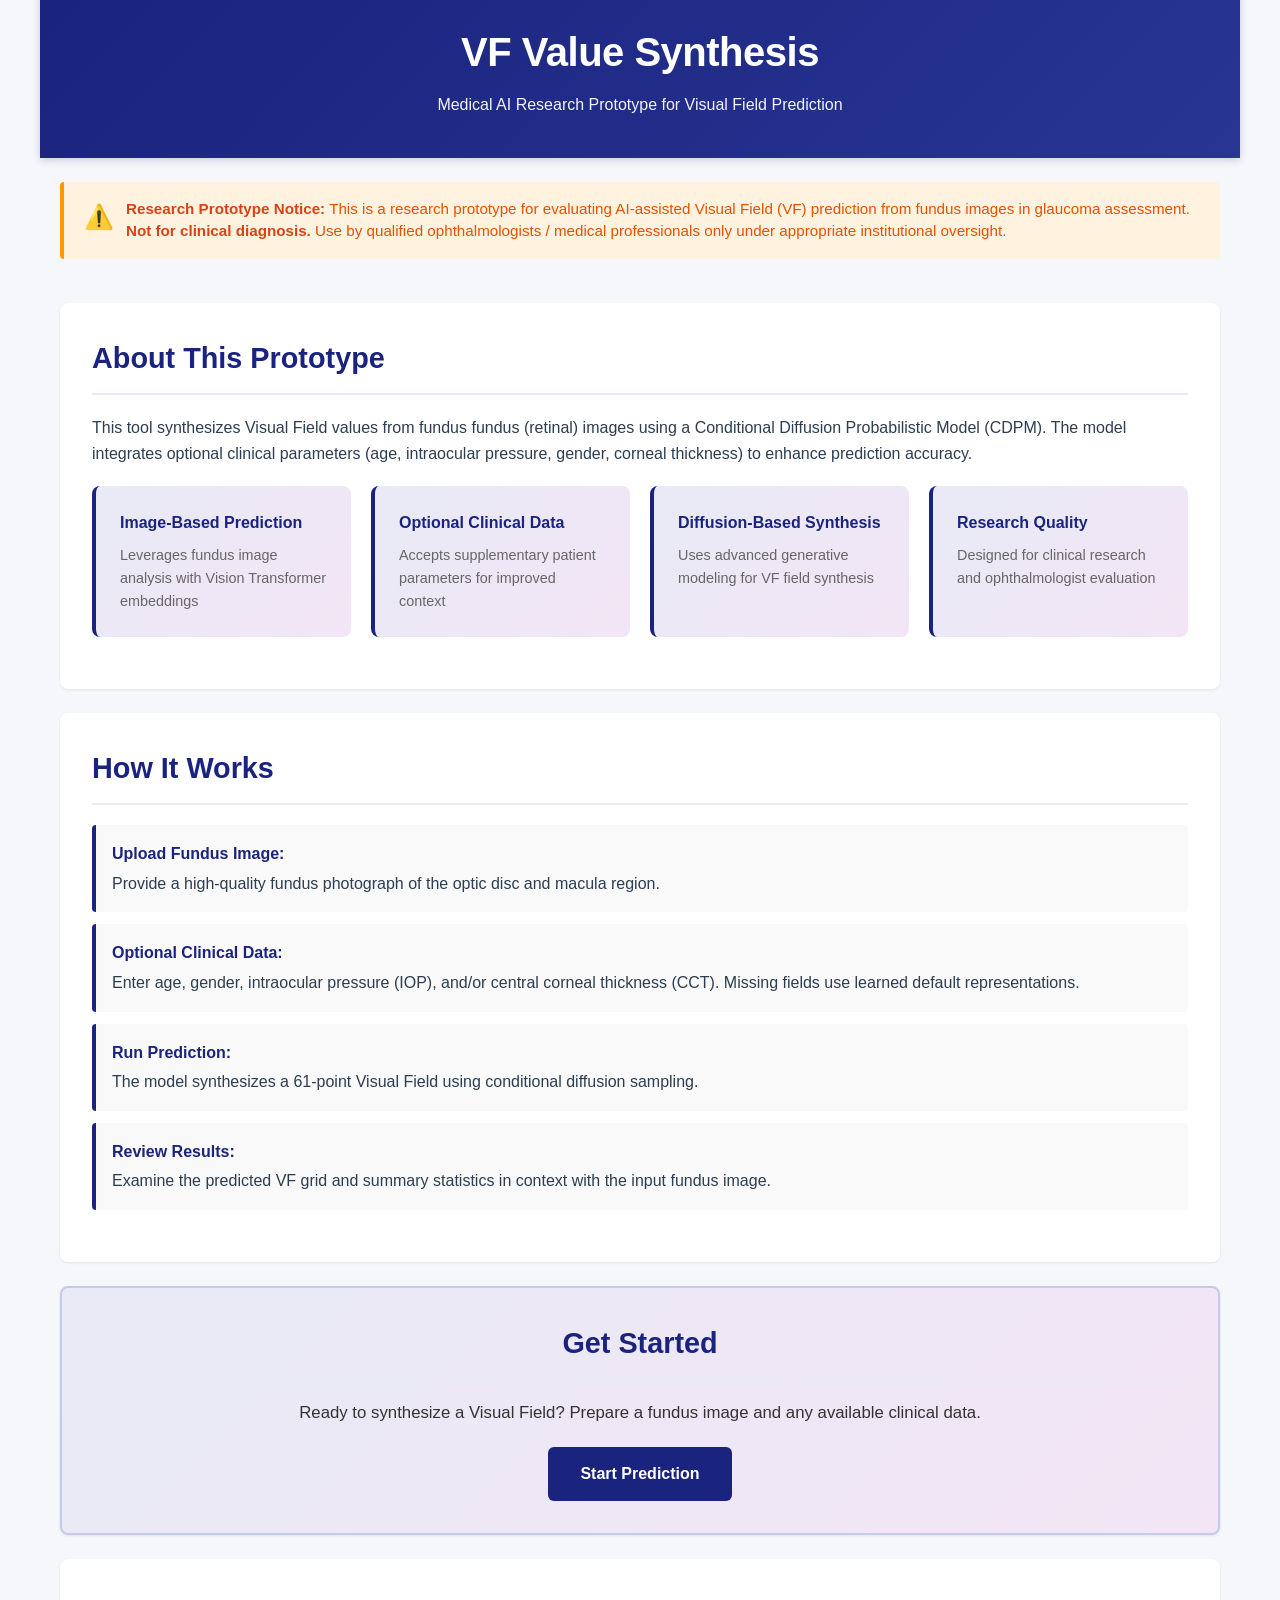
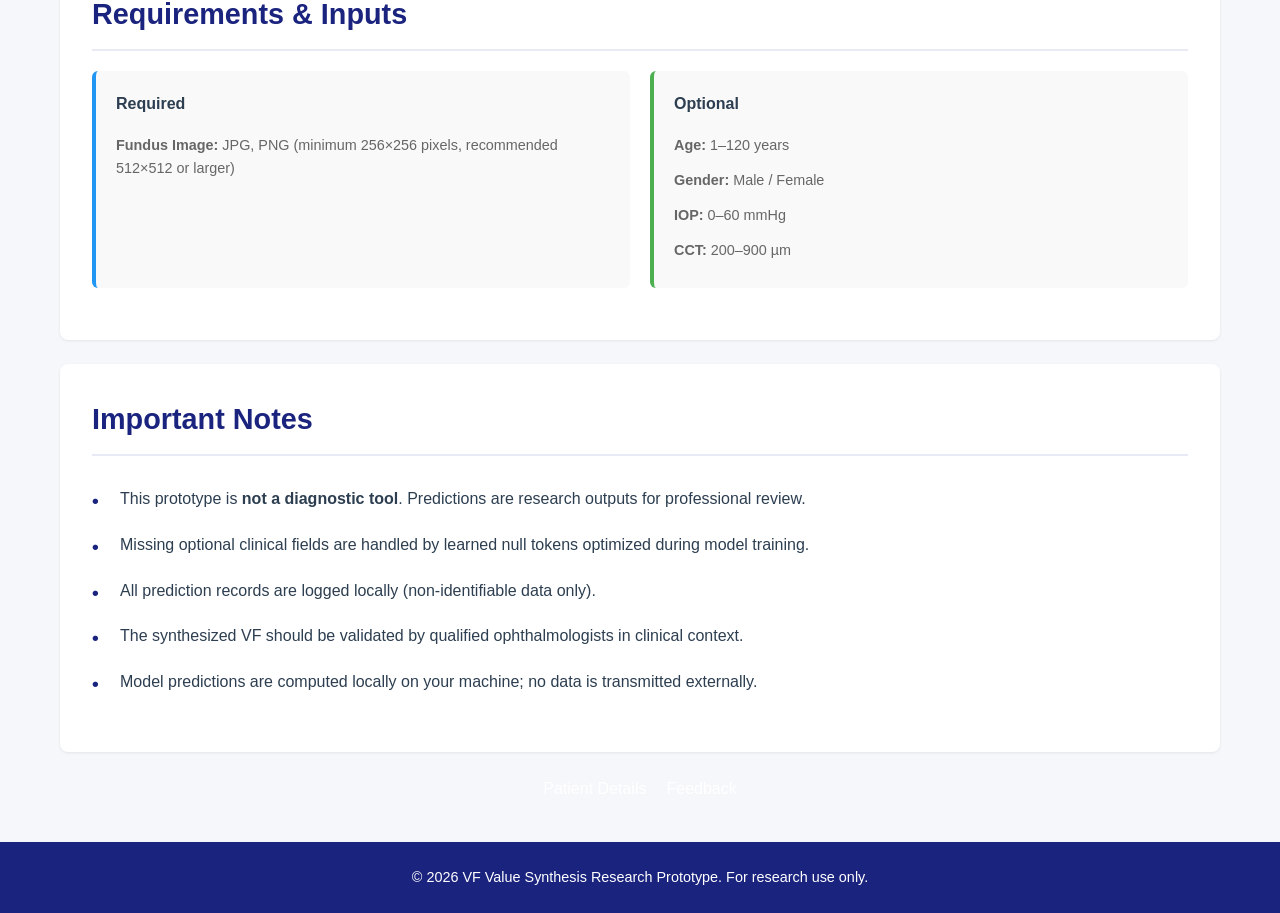
==== index.html @ eda14f96 "Initial commit: VF Value Synthesis - Medical AI Research Prototype - Refactored Jupyter notebook int" ====
<!DOCTYPE html>
<html lang="en">
<head>
    <meta charset="UTF-8">
    <meta name="viewport" content="width=device-width, initial-scale=1.0">
    <title>VF Value Synthesis - Visual Field Prediction</title>
    <link rel="stylesheet" href="css/styles.css">
</head>
<body>
    <div class="container">
        <!-- Header -->
        <header class="header">
            <div class="header-content">
                <h1 class="header-title">VF Value Synthesis</h1>
                <p class="header-subtitle">Medical AI Research Prototype for Visual Field Prediction</p>
            </div>
        </header>

        <!-- Research Prototype Notice -->
        <div class="disclaimer-banner">
            <div class="disclaimer-icon">⚠️</div>
            <div class="disclaimer-text">
                <strong>Research Prototype Notice:</strong> This is a research prototype for evaluating AI-assisted Visual Field (VF) prediction from fundus images in glaucoma assessment. <strong>Not for clinical diagnosis.</strong> Use by qualified ophthalmologists / medical professionals only under appropriate institutional oversight.
            </div>
        </div>

        <!-- Main Content -->
        <main class="main-content">
            <!-- Information Section -->
            <section class="section info-section">
                <h2>About This Prototype</h2>
                <p>This tool synthesizes Visual Field values from fundus fundus (retinal) images using a Conditional Diffusion Probabilistic Model (CDPM). The model integrates optional clinical parameters (age, intraocular pressure, gender, corneal thickness) to enhance prediction accuracy.</p>
                
                <div class="feature-grid">
                    <div class="feature-card">
                        <h3>Image-Based Prediction</h3>
                        <p>Leverages fundus image analysis with Vision Transformer embeddings</p>
                    </div>
                    <div class="feature-card">
                        <h3>Optional Clinical Data</h3>
                        <p>Accepts supplementary patient parameters for improved context</p>
                    </div>
                    <div class="feature-card">
                        <h3>Diffusion-Based Synthesis</h3>
                        <p>Uses advanced generative modeling for VF field synthesis</p>
                    </div>
                    <div class="feature-card">
                        <h3>Research Quality</h3>
                        <p>Designed for clinical research and ophthalmologist evaluation</p>
                    </div>
                </div>
            </section>

            <!-- How It Works Section -->
            <section class="section how-section">
                <h2>How It Works</h2>
                <ol class="steps-list">
                    <li>
                        <strong>Upload Fundus Image:</strong>
                        Provide a high-quality fundus photograph of the optic disc and macula region.
                    </li>
                    <li>
                        <strong>Optional Clinical Data:</strong>
                        Enter age, gender, intraocular pressure (IOP), and/or central corneal thickness (CCT). Missing fields use learned default representations.
                    </li>
                    <li>
                        <strong>Run Prediction:</strong>
                        The model synthesizes a 61-point Visual Field using conditional diffusion sampling.
                    </li>
                    <li>
                        <strong>Review Results:</strong>
                        Examine the predicted VF grid and summary statistics in context with the input fundus image.
                    </li>
                </ol>
            </section>

            <!-- Call-to-Action -->
            <section class="section cta-section">
                <h2>Get Started</h2>
                <p>Ready to synthesize a Visual Field? Prepare a fundus image and any available clinical data.</p>
                <a href="patient-details.html" class="btn btn-primary btn-large">
                    Start Prediction
                </a>
            </section>

            <!-- Requirements Section -->
            <section class="section requirements-section">
                <h2>Requirements & Inputs</h2>
                <div class="requirements-grid">
                    <div class="requirement-item required">
                        <h4>Required</h4>
                        <ul>
                            <li><strong>Fundus Image:</strong> JPG, PNG (minimum 256×256 pixels, recommended 512×512 or larger)</li>
                        </ul>
                    </div>
                    <div class="requirement-item optional">
                        <h4>Optional</h4>
                        <ul>
                            <li><strong>Age:</strong> 1–120 years</li>
                            <li><strong>Gender:</strong> Male / Female</li>
                            <li><strong>IOP:</strong> 0–60 mmHg</li>
                            <li><strong>CCT:</strong> 200–900 µm</li>
                        </ul>
                    </div>
                </div>
            </section>

            <!-- Important Notes Section -->
            <section class="section notes-section">
                <h2>Important Notes</h2>
                <ul class="notes-list">
                    <li>This prototype is <strong>not a diagnostic tool</strong>. Predictions are research outputs for professional review.</li>
                    <li>Missing optional clinical fields are handled by learned null tokens optimized during model training.</li>
                    <li>All prediction records are logged locally (non-identifiable data only).</li>
                    <li>The synthesized VF should be validated by qualified ophthalmologists in clinical context.</li>
                    <li>Model predictions are computed locally on your machine; no data is transmitted externally.</li>
                </ul>
            </section>

            <!-- Footer Navigation -->
            <nav class="footer-nav">
                <a href="patient-details.html" class="nav-link">Patient Details</a>
                <a href="feedback.html" class="nav-link">Feedback</a>
            </nav>
        </main>
    </div>

    <!-- Footer -->
    <footer class="footer">
        <p>&copy; 2026 VF Value Synthesis Research Prototype. For research use only.</p>
    </footer>
</body>
</html>
---- css/styles.css ----
/* ============================================================================
   VF Value Synthesis - Global Styles
   ============================================================================ */

* {
    margin: 0;
    padding: 0;
    box-sizing: border-box;
}

html, body {
    height: 100%;
}

body {
    font-family: -apple-system, BlinkMacSystemFont, 'Segoe UI', Roboto, 'Helvetica Neue', Arial, sans-serif;
    color: #2c3e50;
    background-color: #f5f7fa;
    line-height: 1.6;
}

/* ============================================================================
   Layout
   ============================================================================ */

.container {
    max-width: 1200px;
    margin: 0 auto;
    padding: 0 20px;
    display: flex;
    flex-direction: column;
    min-height: 100vh;
}

/* ============================================================================
   Header
   ============================================================================ */

.header {
    background: linear-gradient(135deg, #1a237e 0%, #283593 100%);
    color: white;
    padding: 40px 20px;
    margin: -20px -20px 0 -20px;
    text-align: center;
    box-shadow: 0 2px 8px rgba(26, 35, 126, 0.2);
}

.header-content {
    max-width: 1200px;
    margin: 0 auto;
}

.header-title {
    font-size: 2.5rem;
    font-weight: 700;
    margin-bottom: 8px;
    letter-spacing: -0.5px;
}

.header-subtitle {
    font-size: 1rem;
    opacity: 0.95;
    font-weight: 300;
}

/* ============================================================================
   Disclaimer Banner
   ============================================================================ */

.disclaimer-banner {
    display: flex;
    align-items: flex-start;
    background-color: #fff3e0;
    border-left: 4px solid #ff9800;
    padding: 16px 20px;
    margin: 24px 0;
    border-radius: 4px;
    gap: 12px;
}

.disclaimer-icon {
    font-size: 1.5rem;
    flex-shrink: 0;
}

.disclaimer-text {
    font-size: 0.95rem;
    line-height: 1.5;
    color: #e65100;
}

.disclaimer-text strong {
    color: #d84315;
}

/* ============================================================================
   Main Content
   ============================================================================ */

.main-content {
    flex: 1;
    padding: 20px 0;
}

.section {
    background-color: white;
    border-radius: 8px;
    padding: 32px;
    margin-bottom: 24px;
    box-shadow: 0 1px 3px rgba(0, 0, 0, 0.08);
}

.section h2 {
    font-size: 1.8rem;
    margin-bottom: 20px;
    color: #1a237e;
    border-bottom: 2px solid #e8eaf6;
    padding-bottom: 12px;
}

.section h3 {
    font-size: 1.3rem;
    margin-bottom: 16px;
    color: #283593;
}

/* ============================================================================
   Buttons
   ============================================================================ */

.btn {
    display: inline-block;
    padding: 10px 20px;
    border-radius: 6px;
    text-decoration: none;
    font-size: 0.95rem;
    font-weight: 500;
    border: none;
    cursor: pointer;
    transition: all 0.3s ease;
    text-align: center;
}

.btn-primary {
    background-color: #1a237e;
    color: white;
}

.btn-primary:hover {
    background-color: #0d1a5e;
    box-shadow: 0 4px 12px rgba(26, 35, 126, 0.3);
}

.btn-primary:disabled {
    background-color: #ccc;
    cursor: not-allowed;
    opacity: 0.6;
}

.btn-secondary {
    background-color: #e8eaf6;
    color: #1a237e;
    border: 1px solid #c5cae9;
}

.btn-secondary:hover {
    background-color: #c5cae9;
    border-color: #1a237e;
}

.btn-large {
    padding: 14px 32px;
    font-size: 1rem;
    font-weight: 600;
}

.button-group {
    display: flex;
    gap: 12px;
    flex-wrap: wrap;
}

/* ============================================================================
   Forms
   ============================================================================ */

.form-section {
    max-width: 800px;
}

.prediction-form,
.feedback-form {
    display: flex;
    flex-direction: column;
    gap: 24px;
}

.form-fieldset {
    border: 1px solid #e0e0e0;
    border-radius: 6px;
    padding: 20px;
    background-color: #fafafa;
}

.fieldset-legend {
    font-size: 1.1rem;
    font-weight: 600;
    color: #1a237e;
    margin-bottom: 12px;
    display: block;
}

.form-group {
    display: flex;
    flex-direction: column;
    gap: 6px;
    margin-bottom: 16px;
}

.form-label {
    font-weight: 600;
    color: #333;
    font-size: 0.95rem;
}

.required-asterisk {
    color: #d32f2f;
}

.optional-label {
    font-size: 0.8rem;
    font-weight: 400;
    color: #666;
}

.form-input,
.form-textarea,
.form-select {
    padding: 10px 12px;
    border: 1px solid #d0d0d0;
    border-radius: 4px;
    font-size: 0.95rem;
    font-family: inherit;
    transition: border-color 0.2s, box-shadow 0.2s;
}

.form-input:focus,
.form-textarea:focus,
.form-select:focus {
    outline: none;
    border-color: #1a237e;
    box-shadow: 0 0 0 3px rgba(26, 35, 126, 0.1);
}

.form-input-file {
    padding: 8px;
    border: 2px dashed #d0d0d0;
    border-radius: 4px;
    cursor: pointer;
    transition: border-color 0.2s;
}

.form-input-file:hover {
    border-color: #1a237e;
}

.form-textarea {
    resize: vertical;
    min-height: 120px;
}

.form-slider {
    width: 100%;
    height: 6px;
    border-radius: 3px;
    background: linear-gradient(to right, #c5cae9, #1a237e);
    outline: none;
    -webkit-appearance: none;
}

.form-slider::-webkit-slider-thumb {
    -webkit-appearance: none;
    appearance: none;
    width: 20px;
    height: 20px;
    border-radius: 50%;
    background: #1a237e;
    cursor: pointer;
    box-shadow: 0 2px 4px rgba(0, 0, 0, 0.2);
}

.form-slider::-moz-range-thumb {
    width: 20px;
    height: 20px;
    border-radius: 50%;
    background: #1a237e;
    cursor: pointer;
    border: none;
    box-shadow: 0 2px 4px rgba(0, 0, 0, 0.2);
}

.form-help-text,
.form-error {
    font-size: 0.85rem;
    margin-top: 4px;
}

.form-help-text {
    color: #666;
}

.form-error {
    color: #d32f2f;
    display: none;
}

.form-error.show {
    display: block;
}

/* ============================================================================
   Checkboxes & Radio Buttons
   ============================================================================ */

.checkbox-group,
.rating-group {
    display: flex;
    gap: 16px;
    flex-wrap: wrap;
}

.checkbox-label,
.radio-label {
    display: flex;
    align-items: center;
    gap: 8px;
    cursor: pointer;
    font-size: 0.95rem;
}

.checkbox-label-large {
    display: flex;
    align-items: flex-start;
    gap: 8px;
    cursor: pointer;
    font-size: 0.95rem;
}

.form-checkbox,
.form-radio {
    cursor: pointer;
    width: 18px;
    height: 18px;
}

/* ============================================================================
   Image Preview
   ============================================================================ */

.image-preview-container {
    margin-top: 16px;
    padding: 12px;
    background-color: #f5f5f5;
    border-radius: 6px;
}

.image-preview-label {
    font-size: 0.9rem;
    font-weight: 600;
    color: #333;
    margin-bottom: 8px;
}

.preview-image {
    max-width: 100%;
    max-height: 400px;
    border-radius: 4px;
    display: block;
}

/* ============================================================================
   Results Display
   ============================================================================ */

.results-grid {
    display: grid;
    grid-template-columns: repeat(auto-fit, minmax(300px, 1fr));
    gap: 20px;
    margin: 20px 0;
}

.results-card {
    background-color: #f9f9f9;
    border: 1px solid #e0e0e0;
    border-radius: 6px;
    padding: 20px;
}

.results-card h3 {
    margin-bottom: 16px;
    font-size: 1.1rem;
    color: #1a237e;
}

.image-card {
    grid-column: span 1;
}

.params-card {
    grid-column: span 1;
}

.result-image-container {
    background-color: #e8eaf6;
    border-radius: 4px;
    overflow: hidden;
}

.result-image {
    width: 100%;
    height: auto;
    display: block;
}

.params-list {
    display: grid;
    grid-template-columns: auto 1fr;
    gap: 12px 16px;
}

.params-list dt {
    font-weight: 600;
    color: #333;
}

.params-list dd {
    color: #666;
}

.output-id {
    font-family: 'Courier New', monospace;
    font-size: 0.85rem;
    word-break: break-all;
}

/* ============================================================================
   Statistics Cards
   ============================================================================ */

.statistics-grid {
    display: grid;
    grid-template-columns: repeat(auto-fit, minmax(150px, 1fr));
    gap: 16px;
    margin: 20px 0;
}

.stat-card {
    background: linear-gradient(135deg, #e8eaf6 0%, #f3e5f5 100%);
    border-radius: 8px;
    padding: 20px;
    text-align: center;
    box-shadow: 0 2px 4px rgba(0, 0, 0, 0.05);
}

.stat-label {
    font-size: 0.85rem;
    color: #666;
    font-weight: 600;
    text-transform: uppercase;
    letter-spacing: 0.5px;
}

.stat-value {
    font-size: 2rem;
    font-weight: 700;
    color: #1a237e;
    margin: 8px 0;
}

.stat-unit {
    font-size: 0.9rem;
    color: #999;
}

/* ============================================================================
   VF Visualization
   ============================================================================ */

.vf-visualization {
    margin-top: 32px;
}

.visualization-help {
    color: #666;
    font-size: 0.95rem;
    margin-bottom: 20px;
}

.vf-grid-wrapper {
    background-color: #fafafa;
    border-radius: 6px;
    padding: 20px;
    display: flex;
    justify-content: center;
    margin: 20px 0;
}

.vf-canvas {
    max-width: 100%;
    height: auto;
    border: 1px solid #e0e0e0;
    border-radius: 4px;
}

.canvas-controls {
    display: flex;
    justify-content: center;
    margin: 16px 0;
}

/* ============================================================================
   Tables
   ============================================================================ */

.table-wrapper {
    overflow-x: auto;
    background-color: #fafafa;
    border-radius: 6px;
    padding: 16px;
}

.vf-table {
    width: 100%;
    border-collapse: collapse;
    font-size: 0.9rem;
}

.vf-table thead {
    background-color: #e8eaf6;
    color: #1a237e;
}

.vf-table th {
    padding: 12px;
    text-align: left;
    font-weight: 600;
    border-bottom: 2px solid #c5cae9;
}

.vf-table td {
    padding: 10px 12px;
    border-bottom: 1px solid #e0e0e0;
}

.vf-table tbody tr:hover {
    background-color: #f3e5f5;
}

/* ============================================================================
   Feature Grid (Landing Page)
   ============================================================================ */

.feature-grid {
    display: grid;
    grid-template-columns: repeat(auto-fit, minmax(200px, 1fr));
    gap: 20px;
    margin: 20px 0;
}

.feature-card {
    background: linear-gradient(135deg, #e8eaf6 0%, #f3e5f5 100%);
    border-radius: 8px;
    padding: 24px;
    border-left: 4px solid #1a237e;
}

.feature-card h3 {
    margin-bottom: 8px;
    font-size: 1rem;
    color: #1a237e;
}

.feature-card p {
    font-size: 0.9rem;
    color: #666;
}

/* ============================================================================
   Steps List
   ============================================================================ */

.steps-list {
    list-style: none;
    margin: 20px 0;
}

.steps-list li {
    padding: 16px;
    margin-bottom: 12px;
    background-color: #f9f9f9;
    border-left: 4px solid #1a237e;
    border-radius: 4px;
}

.steps-list strong {
    display: block;
    color: #1a237e;
    margin-bottom: 4px;
}

/* ============================================================================
   Lists & Guidelines
   ============================================================================ */

.notes-list,
.guidelines-list,
.interpretation-list {
    list-style: none;
    margin: 16px 0;
}

.notes-list li,
.guidelines-list li,
.interpretation-list li {
    padding: 10px 0 10px 28px;
    position: relative;
}

.notes-list li:before,
.guidelines-list li:before,
.interpretation-list li:before {
    content: "•";
    position: absolute;
    left: 0;
    color: #1a237e;
    font-weight: bold;
    font-size: 1.2rem;
}

/* ============================================================================
   Loading Spinner
   ============================================================================ */

.loading-spinner {
    text-align: center;
    padding: 40px;
    margin: 20px 0;
}

.spinner-circle {
    width: 50px;
    height: 50px;
    border: 4px solid #e8eaf6;
    border-top: 4px solid #1a237e;
    border-radius: 50%;
    animation: spin 1s linear infinite;
    margin: 0 auto 20px;
}

@keyframes spin {
    0% { transform: rotate(0deg); }
    100% { transform: rotate(360deg); }
}

#loadingText {
    color: #666;
    font-size: 0.95rem;
}

/* ============================================================================
   Messages
   ============================================================================ */

.error-message,
.success-message {
    padding: 16px 20px;
    border-radius: 6px;
    margin: 20px 0;
    border-left: 4px solid;
}

.error-message {
    background-color: #ffebee;
    border-left-color: #d32f2f;
    color: #b71c1c;
}

.success-message {
    background-color: #e8f5e9;
    border-left-color: #388e3c;
    color: #1b5e20;
}

.success-message h3 {
    margin-bottom: 8px;
    color: #1b5e20;
}

/* ============================================================================
   Grid Layouts
   ============================================================================ */

.requirements-grid {
    display: grid;
    grid-template-columns: repeat(auto-fit, minmax(250px, 1fr));
    gap: 20px;
    margin: 20px 0;
}

.requirement-item {
    background-color: #f9f9f9;
    border-radius: 6px;
    padding: 20px;
    border-left: 4px solid;
}

.requirement-item.required {
    border-left-color: #2196f3;
}

.requirement-item.optional {
    border-left-color: #4caf50;
}

.requirement-item h4 {
    margin-bottom: 12px;
    font-size: 1rem;
}

.requirement-item ul {
    list-style: none;
    padding: 0;
}

.requirement-item li {
    padding: 6px 0;
    font-size: 0.9rem;
    color: #666;
}

/* ============================================================================
   FAQ
   ============================================================================ */

.faq-section {
    margin-top: 32px;
}

.faq-item {
    margin-bottom: 24px;
    padding-bottom: 16px;
    border-bottom: 1px solid #e0e0e0;
}

.faq-item:last-child {
    border-bottom: none;
}

.faq-item h4 {
    color: #1a237e;
    margin-bottom: 8px;
    font-size: 1rem;
}

.faq-item p {
    color: #666;
    font-size: 0.95rem;
    line-height: 1.6;
}

/* ============================================================================
   Slider Display
   ============================================================================ */

.slider-display {
    display: flex;
    align-items: center;
    gap: 8px;
    margin-top: 8px;
    font-weight: 600;
    color: #1a237e;
}

#stepsValue {
    font-size: 1.2rem;
}

/* ============================================================================
   Form Actions
   ============================================================================ */

.form-actions {
    display: flex;
    gap: 12px;
    margin-top: 24px;
    flex-wrap: wrap;
}

.form-actions .btn {
    flex: 1;
    min-width: 150px;
}

/* ============================================================================
   CTA Section
   ============================================================================ */

.cta-section {
    background: linear-gradient(135deg, #e8eaf6 0%, #f3e5f5 100%);
    text-align: center;
    border: 2px solid #c5cae9;
}

.cta-section h2 {
    color: #1a237e;
}

.cta-section p {
    margin-bottom: 20px;
    font-size: 1.05rem;
    color: #333;
}

.btn-large {
    margin: 0 auto;
}

/* ============================================================================
   Footer
   ============================================================================ */

.footer {
    background-color: #1a237e;
    color: white;
    text-align: center;
    padding: 24px 20px;
    margin-top: auto;
    font-size: 0.9rem;
}

.footer-nav {
    display: flex;
    justify-content: center;
    gap: 20px;
    margin-bottom: 20px;
    flex-wrap: wrap;
}

.nav-link {
    color: white;
    text-decoration: none;
    transition: opacity 0.2s;
}

.nav-link:hover {
    opacity: 0.8;
    text-decoration: underline;
}

/* ============================================================================
   Info Panel
   ============================================================================ */

.info-panel {
    background-color: #e8eaf6;
    border-left: 4px solid #1a237e;
}

.info-panel h3 {
    color: #1a237e;
}

.info-panel .guidelines-list li {
    color: #333;
}

/* ============================================================================
   Responsive Design
   ============================================================================ */

@media (max-width: 768px) {
    .header-title {
        font-size: 1.8rem;
    }

    .section {
        padding: 20px;
    }

    .results-grid {
        grid-template-columns: 1fr;
    }

    .statistics-grid {
        grid-template-columns: repeat(2, 1fr);
    }

    .feature-grid {
        grid-template-columns: 1fr;
    }

    .requirements-grid {
        grid-template-columns: 1fr;
    }

    .checkbox-group,
    .rating-group {
        flex-direction: column;
        gap: 8px;
    }

    .form-actions {
        flex-direction: column;
    }

    .form-actions .btn {
        width: 100%;
    }

    .button-group {
        flex-direction: column;
    }

    .button-group .btn {
        width: 100%;
    }

    .vf-table {
        font-size: 0.8rem;
    }

    .vf-table th,
    .vf-table td {
        padding: 8px;
    }
}

@media (max-width: 480px) {
    .container {
        padding: 0 12px;
    }

    .header {
        padding: 24px 12px;
        margin: -12px -12px 0 -12px;
    }

    .header-title {
        font-size: 1.4rem;
    }

    .header-subtitle {
        font-size: 0.9rem;
    }

    .section {
        padding: 16px;
        border-radius: 4px;
    }

    .section h2 {
        font-size: 1.4rem;
    }

    .statistics-grid {
        grid-template-columns: repeat(2, 1fr);
    }

    .disclaimer-banner {
        flex-direction: column;
    }

    .disclaimer-icon {
        font-size: 1.2rem;
    }

    .disclaimer-text {
        font-size: 0.85rem;
    }
}
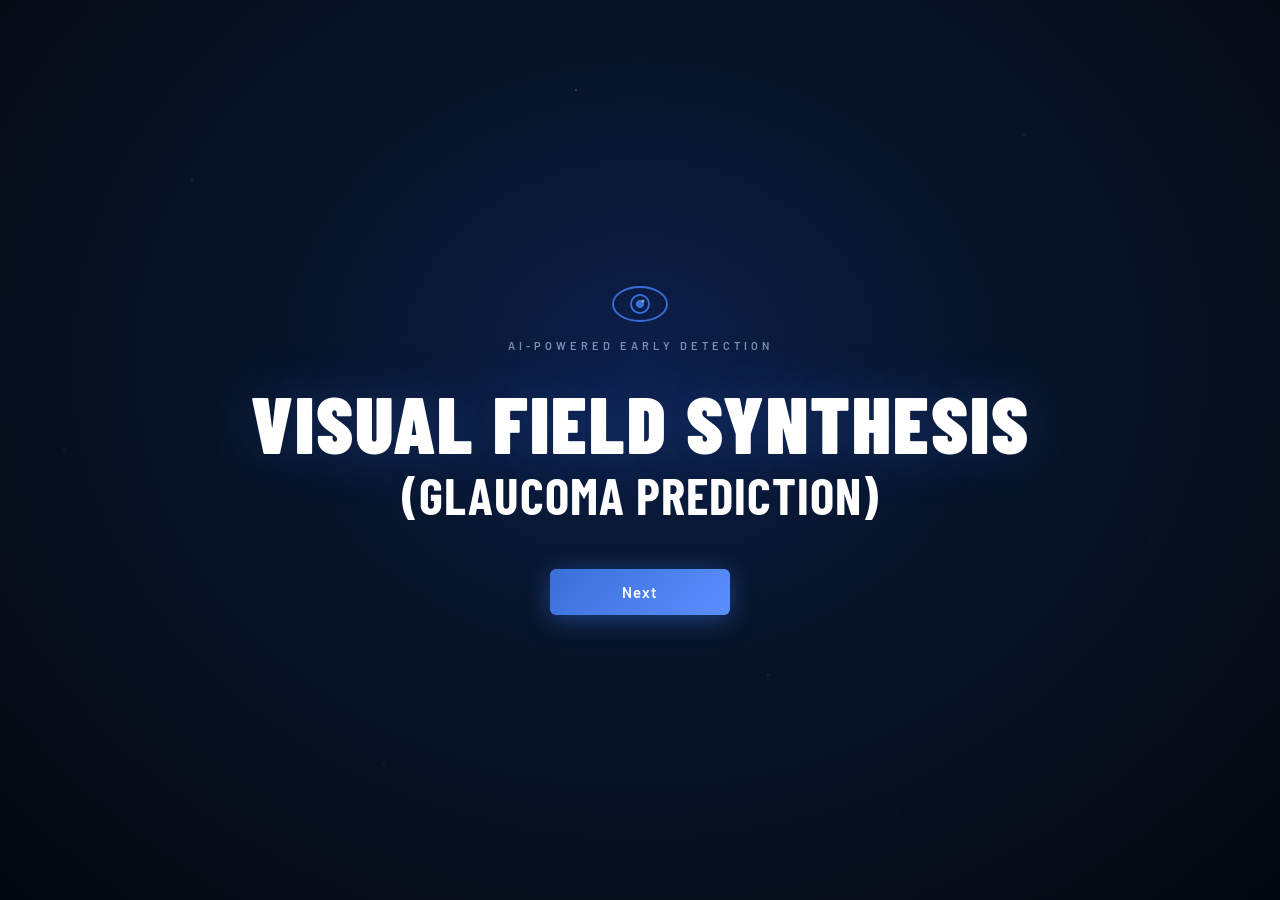
==== commit c21c2b03: "Update index.html to match splash screen landing page design" ====
--- a/index.html
+++ b/index.html
@@ -4,130 +4,174 @@
     <meta charset="UTF-8">
     <meta name="viewport" content="width=device-width, initial-scale=1.0">
     <title>VF Value Synthesis - Visual Field Prediction</title>
-    <link rel="stylesheet" href="css/styles.css">
+    <style>
+      @import url('https://fonts.googleapis.com/css2?family=Barlow:wght@400;600;700;900&family=Barlow+Condensed:wght@700;900&display=swap');
+
+      *, *::before, *::after { box-sizing: border-box; margin: 0; padding: 0; }
+
+      :root {
+        --bg-deep: #03080f;
+        --bg-mid: #071428;
+        --blue: #3a6fd8;
+        --blue-bright: #4d84ff;
+        --blue-glow: rgba(61,105,220,0.45);
+        --white: #ffffff;
+        --dim: #7a91b5;
+      }
+
+      html, body {
+        height: 100%;
+      }
+
+      body {
+        font-family: 'Barlow', sans-serif;
+        background: radial-gradient(ellipse at 50% 40%, #0c1f4a 0%, #071428 40%, #03080f 100%);
+        display: flex;
+        align-items: center;
+        justify-content: center;
+        min-height: 100vh;
+        color: var(--white);
+        overflow-x: hidden;
+      }
+
+      /* Star particles */
+      body::before {
+        content: '';
+        position: fixed;
+        inset: 0;
+        background-image:
+          radial-gradient(1px 1px at 15% 20%, rgba(255,255,255,0.3) 0%, transparent 100%),
+          radial-gradient(1px 1px at 80% 15%, rgba(255,255,255,0.2) 0%, transparent 100%),
+          radial-gradient(1px 1px at 60% 75%, rgba(255,255,255,0.25) 0%, transparent 100%),
+          radial-gradient(1px 1px at 30% 85%, rgba(255,255,255,0.2) 0%, transparent 100%),
+          radial-gradient(1px 1px at 90% 60%, rgba(255,255,255,0.15) 0%, transparent 100%),
+          radial-gradient(1.5px 1.5px at 45% 10%, rgba(255,255,255,0.3) 0%, transparent 100%),
+          radial-gradient(1px 1px at 5% 50%, rgba(255,255,255,0.2) 0%, transparent 100%),
+          radial-gradient(1px 1px at 70% 90%, rgba(255,255,255,0.15) 0%, transparent 100%);
+        pointer-events: none;
+        z-index: 0;
+      }
+
+      .container {
+        position: relative;
+        z-index: 1;
+        width: 100%;
+        height: 100%;
+        display: flex;
+        flex-direction: column;
+      }
+
+      .splash {
+        flex: 1;
+        display: flex;
+        flex-direction: column;
+        align-items: center;
+        justify-content: center;
+        text-align: center;
+        gap: 0;
+        padding: 40px 20px;
+        animation: fadeIn 1s ease forwards;
+      }
+
+      @keyframes fadeIn {
+        from { opacity: 0; transform: translateY(20px); }
+        to { opacity: 1; transform: translateY(0); }
+      }
+
+      .eye-icon-wrap {
+        margin-bottom: 14px;
+        animation: fadeIn 1s ease 0.2s both;
+      }
+
+      .eye-svg {
+        width: 56px;
+        height: 36px;
+      }
+
+      .tagline {
+        font-family: 'Barlow', sans-serif;
+        font-size: 11px;
+        font-weight: 600;
+        letter-spacing: 4px;
+        color: var(--dim);
+        text-transform: uppercase;
+        margin-bottom: 28px;
+        animation: fadeIn 1s ease 0.3s both;
+      }
+
+      .main-title {
+        font-family: 'Barlow Condensed', sans-serif;
+        font-size: clamp(38px, 7vw, 80px);
+        font-weight: 900;
+        letter-spacing: 2px;
+        line-height: 1.05;
+        text-transform: uppercase;
+        color: var(--white);
+        text-shadow: 0 0 60px rgba(77,132,255,0.3);
+        animation: fadeIn 1s ease 0.4s both;
+      }
+
+      .sub-title {
+        font-family: 'Barlow Condensed', sans-serif;
+        font-size: clamp(24px, 4vw, 52px);
+        font-weight: 700;
+        letter-spacing: 1px;
+        text-transform: uppercase;
+        color: var(--white);
+        margin-bottom: 44px;
+        animation: fadeIn 1s ease 0.5s both;
+      }
+
+      .btn-next {
+        background: linear-gradient(135deg, #3a6fd8, #5b8fff);
+        color: #fff;
+        border: none;
+        padding: 14px 72px;
+        font-family: 'Barlow', sans-serif;
+        font-size: 15px;
+        font-weight: 600;
+        letter-spacing: 1px;
+        border-radius: 6px;
+        cursor: pointer;
+        text-decoration: none;
+        display: inline-block;
+        transition: all 0.25s ease;
+        box-shadow: 0 4px 24px rgba(58,111,216,0.5);
+        animation: fadeIn 1s ease 0.6s both;
+      }
+
+      .btn-next:hover {
+        background: linear-gradient(135deg, #4d84ff, #6f9fff);
+        box-shadow: 0 6px 32px rgba(77,132,255,0.65);
+        transform: translateY(-2px);
+      }
+
+      /* Responsive */
+      @media (max-width: 600px) {
+        body { overflow-y: auto; }
+        .main-title { font-size: 36px; }
+        .sub-title { font-size: 22px; }
+        .btn-next { padding: 13px 52px; font-size: 14px; }
+        .splash { padding: 20px; }
+      }
+    </style>
 </head>
 <body>
-    <div class="container">
-        <!-- Header -->
-        <header class="header">
-            <div class="header-content">
-                <h1 class="header-title">VF Value Synthesis</h1>
-                <p class="header-subtitle">Medical AI Research Prototype for Visual Field Prediction</p>
-            </div>
-        </header>
-
-        <!-- Research Prototype Notice -->
-        <div class="disclaimer-banner">
-            <div class="disclaimer-icon">⚠️</div>
-            <div class="disclaimer-text">
-                <strong>Research Prototype Notice:</strong> This is a research prototype for evaluating AI-assisted Visual Field (VF) prediction from fundus images in glaucoma assessment. <strong>Not for clinical diagnosis.</strong> Use by qualified ophthalmologists / medical professionals only under appropriate institutional oversight.
-            </div>
-        </div>
-
-        <!-- Main Content -->
-        <main class="main-content">
-            <!-- Information Section -->
-            <section class="section info-section">
-                <h2>About This Prototype</h2>
-                <p>This tool synthesizes Visual Field values from fundus fundus (retinal) images using a Conditional Diffusion Probabilistic Model (CDPM). The model integrates optional clinical parameters (age, intraocular pressure, gender, corneal thickness) to enhance prediction accuracy.</p>
-                
-                <div class="feature-grid">
-                    <div class="feature-card">
-                        <h3>Image-Based Prediction</h3>
-                        <p>Leverages fundus image analysis with Vision Transformer embeddings</p>
-                    </div>
-                    <div class="feature-card">
-                        <h3>Optional Clinical Data</h3>
-                        <p>Accepts supplementary patient parameters for improved context</p>
-                    </div>
-                    <div class="feature-card">
-                        <h3>Diffusion-Based Synthesis</h3>
-                        <p>Uses advanced generative modeling for VF field synthesis</p>
-                    </div>
-                    <div class="feature-card">
-                        <h3>Research Quality</h3>
-                        <p>Designed for clinical research and ophthalmologist evaluation</p>
-                    </div>
-                </div>
-            </section>
-
-            <!-- How It Works Section -->
-            <section class="section how-section">
-                <h2>How It Works</h2>
-                <ol class="steps-list">
-                    <li>
-                        <strong>Upload Fundus Image:</strong>
-                        Provide a high-quality fundus photograph of the optic disc and macula region.
-                    </li>
-                    <li>
-                        <strong>Optional Clinical Data:</strong>
-                        Enter age, gender, intraocular pressure (IOP), and/or central corneal thickness (CCT). Missing fields use learned default representations.
-                    </li>
-                    <li>
-                        <strong>Run Prediction:</strong>
-                        The model synthesizes a 61-point Visual Field using conditional diffusion sampling.
-                    </li>
-                    <li>
-                        <strong>Review Results:</strong>
-                        Examine the predicted VF grid and summary statistics in context with the input fundus image.
-                    </li>
-                </ol>
-            </section>
-
-            <!-- Call-to-Action -->
-            <section class="section cta-section">
-                <h2>Get Started</h2>
-                <p>Ready to synthesize a Visual Field? Prepare a fundus image and any available clinical data.</p>
-                <a href="patient-details.html" class="btn btn-primary btn-large">
-                    Start Prediction
-                </a>
-            </section>
-
-            <!-- Requirements Section -->
-            <section class="section requirements-section">
-                <h2>Requirements & Inputs</h2>
-                <div class="requirements-grid">
-                    <div class="requirement-item required">
-                        <h4>Required</h4>
-                        <ul>
-                            <li><strong>Fundus Image:</strong> JPG, PNG (minimum 256×256 pixels, recommended 512×512 or larger)</li>
-                        </ul>
-                    </div>
-                    <div class="requirement-item optional">
-                        <h4>Optional</h4>
-                        <ul>
-                            <li><strong>Age:</strong> 1–120 years</li>
-                            <li><strong>Gender:</strong> Male / Female</li>
-                            <li><strong>IOP:</strong> 0–60 mmHg</li>
-                            <li><strong>CCT:</strong> 200–900 µm</li>
-                        </ul>
-                    </div>
-                </div>
-            </section>
-
-            <!-- Important Notes Section -->
-            <section class="section notes-section">
-                <h2>Important Notes</h2>
-                <ul class="notes-list">
-                    <li>This prototype is <strong>not a diagnostic tool</strong>. Predictions are research outputs for professional review.</li>
-                    <li>Missing optional clinical fields are handled by learned null tokens optimized during model training.</li>
-                    <li>All prediction records are logged locally (non-identifiable data only).</li>
-                    <li>The synthesized VF should be validated by qualified ophthalmologists in clinical context.</li>
-                    <li>Model predictions are computed locally on your machine; no data is transmitted externally.</li>
-                </ul>
-            </section>
-
-            <!-- Footer Navigation -->
-            <nav class="footer-nav">
-                <a href="patient-details.html" class="nav-link">Patient Details</a>
-                <a href="feedback.html" class="nav-link">Feedback</a>
-            </nav>
-        </main>
+  <div class="container">
+    <div class="splash">
+      <div class="eye-icon-wrap">
+        <svg class="eye-svg" viewBox="0 0 56 36" fill="none" xmlns="http://www.w3.org/2000/svg">
+          <ellipse cx="28" cy="18" rx="27" ry="17" stroke="#3a6fd8" stroke-width="1.8"/>
+          <circle cx="28" cy="18" r="9" stroke="#3a6fd8" stroke-width="1.8"/>
+          <circle cx="28" cy="18" r="4" fill="#3a6fd8"/>
+          <circle cx="31" cy="15" r="1.5" fill="rgba(255,255,255,0.5)"/>
+        </svg>
+      </div>
+      <p class="tagline">AI-Powered Early Detection</p>
+      <h1 class="main-title">Visual Field Synthesis</h1>
+      <p class="sub-title">(Glaucoma Prediction)</p>
+      <a href="patient-details.html" class="btn-next">Next</a>
     </div>
-
-    <!-- Footer -->
-    <footer class="footer">
-        <p>&copy; 2026 VF Value Synthesis Research Prototype. For research use only.</p>
-    </footer>
+  </div>
 </body>
-</html>
+</html>
